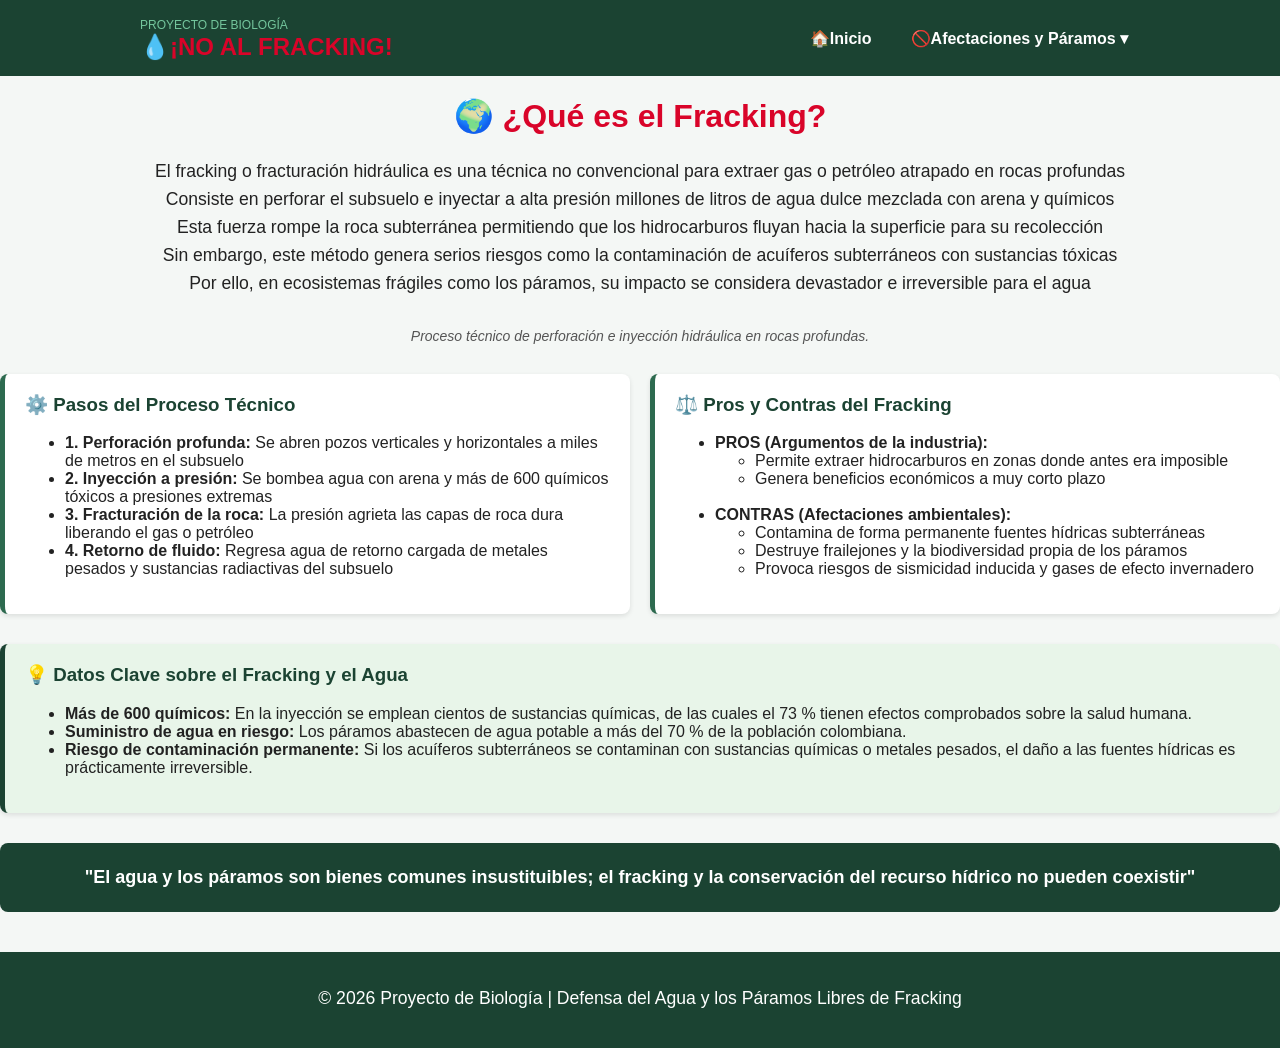
==== fracking.html @ 4d212eb5 "Add files via upload" ====
<!DOCTYPE html>
<html lang="es">
<head>
    <meta charset="UTF-8">
    <meta name="viewport" content="width=device-width, initial-scale=1.0">
    <title>🌍¿Qué es el Fracking?</title>
    <link rel="stylesheet" href="styles.css">
    <link rel="icon" type="image/jpeg" href="icono.jpg">
</head>
<body>

    <!-- ENCABEZADO Y MENÚ DE NAVEGACIÓN -->
    <header class="header">
        <div class="nav-container">
            <div class="logo">
                <span class="sub-title">PROYECTO DE BIOLOGÍA</span>
                <h1>💧¡NO AL FRACKING!</h1>
            </div>
            <nav>
                <ul class="nav-menu">
                    <li><a href="index.html" class="nav-link target="_blank">🏠Inicio</a></li>
                    
                    <!-- Menú Desplegable -->
                    <li class="dropdown">
                        <a href="#" class="dropdown-toggle">🚫Afectaciones y Páramos ▾</a>
                        <ul class="dropdown-menu">


                            <li><a href="fracking.html" target="_blank">🌍 ¿Qué es el Fracking?</a></li>
                            <li><a href="impactos.html" target="_blank">⚠️Impactos Ambientales</a></li>
                            <li><a href="paramos.html" target="_blank">🏔️Importancia de los Páramos</a></li>
                            <li><a href="integrantes.html" target="_blank">👤Integrantes</a></li>
                        </ul>
                    </li>
            </nav>
        </div>
    </header>

    
</body>

<h1>🌍 ¿Qué es el Fracking?</h1>

<p>
        El fracking o fracturación hidráulica es una técnica no convencional para extraer gas o petróleo atrapado en rocas profundas<br>
        Consiste en perforar el subsuelo e inyectar a alta presión millones de litros de agua dulce mezclada con arena y químicos <br>
        Esta fuerza rompe la roca subterránea permitiendo que los hidrocarburos fluyan hacia la superficie para su recolección <br>
        Sin embargo, este método genera serios riesgos como la contaminación de acuíferos subterráneos con sustancias tóxicas  <br>
        Por ello, en ecosistemas frágiles como los páramos, su impacto se considera devastador e irreversible para el agua <br>
    </p>

    <!-- IMAGEN DEL PROCESO -->
    <div class="image-container">
        <img src="" alt="">
        <figcaption>Proceso técnico de perforación e inyección hidráulica en rocas profundas.</figcaption>
    </div>

    <!-- CONTENEDOR DE CUADROS EN PARALELO (PASOS Y PROS/CONTRAS) -->
    <section class="cards-container">
        
        <!-- CUADRO 1: PASOS DEL PROCESO TÉCNICO -->
        <article class="card">
            <h3>⚙️ Pasos del Proceso Técnico</h3>
            <ul>
                <li><strong>1. Perforación profunda:</strong> Se abren pozos verticales y horizontales a miles de metros en el subsuelo</li>
                <li><strong>2. Inyección a presión:</strong> Se bombea agua con arena y más de 600 químicos tóxicos a presiones extremas </li>
                <li><strong>3. Fracturación de la roca:</strong> La presión agrieta las capas de roca dura liberando el gas o petróleo </li>
                <li><strong>4. Retorno de fluido:</strong> Regresa agua de retorno cargada de metales pesados y sustancias radiactivas del subsuelo</li>
            </ul>
        </article>

        <!-- CUADRO 2: PROS Y CONTRAS DEL FRACKING -->
        <article class="card">
            <h3>⚖️ Pros y Contras del Fracking</h3>
            <ul>
                <li><strong>PROS (Argumentos de la industria):</strong>
                    <ul>
                        <li>Permite extraer hidrocarburos en zonas donde antes era imposible </li>
                        <li>Genera beneficios económicos a muy corto plazo</li>
                    </ul>
                </li>
                <br>
                <li><strong>CONTRAS (Afectaciones ambientales):</strong>
                    <ul>
                        <li>Contamina de forma permanente fuentes hídricas subterráneas</li>
                        <li>Destruye frailejones y la biodiversidad propia de los páramos</li>
                        <li>Provoca riesgos de sismicidad inducida y gases de efecto invernadero</li>
                    </ul>
                </li>
            </ul>
        </article>

    </section>

</main>


<!-- SECCIÓN DE DATOS CLAVE -->
<section class="card" style="margin-top: 30px; background-color: #e8f5e9; border-left: 5px solid #1b4332;">
    <h3 style="color: #1b4332;">💡 Datos Clave sobre el Fracking y el Agua</h3>
    <ul>
        <li><strong>Más de 600 químicos:</strong> En la inyección se emplean cientos de sustancias químicas, de las cuales el 73 % tienen efectos comprobados sobre la salud humana.</li>
        <li><strong>Suministro de agua en riesgo:</strong> Los páramos abastecen de agua potable a más del 70 % de la población colombiana.</li>
        <li><strong>Riesgo de contaminación permanente:</strong> Si los acuíferos subterráneos se contaminan con sustancias químicas o metales pesados, el daño a las fuentes hídricas es prácticamente irreversible.</li>
    </ul>
</section>

<!-- MENSAJE DE REFLEXIÓN -->
<div style="background-color: #1b4332; color: white; text-align: center; padding: 20px; border-radius: 8px; margin-top: 30px;">
    <p style="font-size: 18px; margin: 0; font-weight: bold;">
        "El agua y los páramos son bienes comunes insustituibles; el fracking y la conservación del recurso hídrico no pueden coexistir"
    </p>
</div>

<!-- PIE DE PÁGINA -->
    <footer>
        <p>© 2026 Proyecto de Biología | Defensa del Agua y los Páramos Libres de Fracking</p>
    </footer>

</html>
---- styles.css ----
/* ==========================================
   ESTILOS BÁSICOS Y SENCILLOS (styles.css)
   ========================================== */

/* Configuración básica de la página */
body {
    font-family: Arial, sans-serif;
    background-color: #f4f7f5;
    color: #222;
    margin: 0;
    padding: 0;
}

/* Encabezado y Navegación */
.header {
    background-color: #1b4332;
    color: white;
    padding: 15px 20px;
}

.nav-container {
    display: flex;
    justify-content: space-between;
    align-items: center;
    max-width: 1000px;
    margin: 0 auto;
}

.logo h1 {
    margin: 0;
    font-size: 24px;
}

.sub-title {
    font-size: 12px;
    color: #74c69d;
}

/* Menú */
.nav-menu {
    list-style: none;
    display: flex;
    gap: 15px;
    margin: 0;
    padding: 0;
}

.nav-link, .dropdown-toggle {
    color: white;
    text-decoration: none;
    font-weight: bold;
    padding: 8px 12px;
    border-radius: 4px;
}

.nav-link:hover, .nav-link.active {
    background-color: #2d6a4f;
}

/* Menú Desplegable */
.dropdown {
    position: relative;
}

.dropdown-menu {
    display: none;
    position: absolute;
    background-color: #1b4332;
    list-style: none;
    padding: 10px 0;
    margin: 0;
    min-width: 200px;
    border-radius: 4px;
}

.dropdown-menu a {
    color: white;
    text-decoration: none;
    padding: 8px 15px;
    display: block;
}

.dropdown-menu a:hover {
    background-color: #52b788;
    color: #1b4332;
}

.dropdown:hover .dropdown-menu {
    display: block;
}

/* Contenido Principal */
.main-container {
    max-width: 900px;
    margin: 30px auto;
    padding: 0 20px;
}

.main-title {
    color: #1b4332;
    text-align: center;
    margin-bottom: 25px;
}

/* Imagen de Fracking Centrada */
.image-container {
    display: flex;
    flex-direction: column;
    align-items: center;
    justify-content: center;
    margin: 0 auto 30px auto;
    text-align: center;
}

.fracking-image {
    max-width: 80%;
    height: auto;
    max-height: 380px;
    object-fit: cover;
    border-radius: 8px;
    display: block;
    margin: 0 auto;
}

figcaption {
    margin-top: 10px;
    font-size: 14px;
    color: #555;
    font-style: italic;
}

/* Tarjetas Misión y Visión */
.cards-container {
    display: flex;
    gap: 20px;
    margin-bottom: 30px;
}

.card {
    flex: 1;
    background-color: white;
    padding: 20px;
    border-radius: 8px;
    border-left: 5px solid #2d6a4f;
    box-shadow: 0 2px 5px rgba(0,0,0,0.1);
}

.card h3 {
    color: #1b4332;
    margin-top: 0;
}

/* Eslogan */
.slogan-container {
    background-color: #2d6a4f;
    color: white;
    text-align: center;
    padding: 15px;
    border-radius: 8px;
    font-size: 20px;
    font-weight: bold;
}

/* Pie de Página */
footer {
    background-color: #1b4332;
    color: white;
    text-align: center;
    padding: 15px;
    margin-top: 40px;
}

/* Centrar el título h1 y ponerlo en rojo */
h1 {
    text-align: center;
    color: #d90429; /* Rojo intenso */
}
p {
    font-size: 1.1rem;
    line-height: 1.6;
    margin-bottom: 20px;
}

p {
    text-align: center;
}
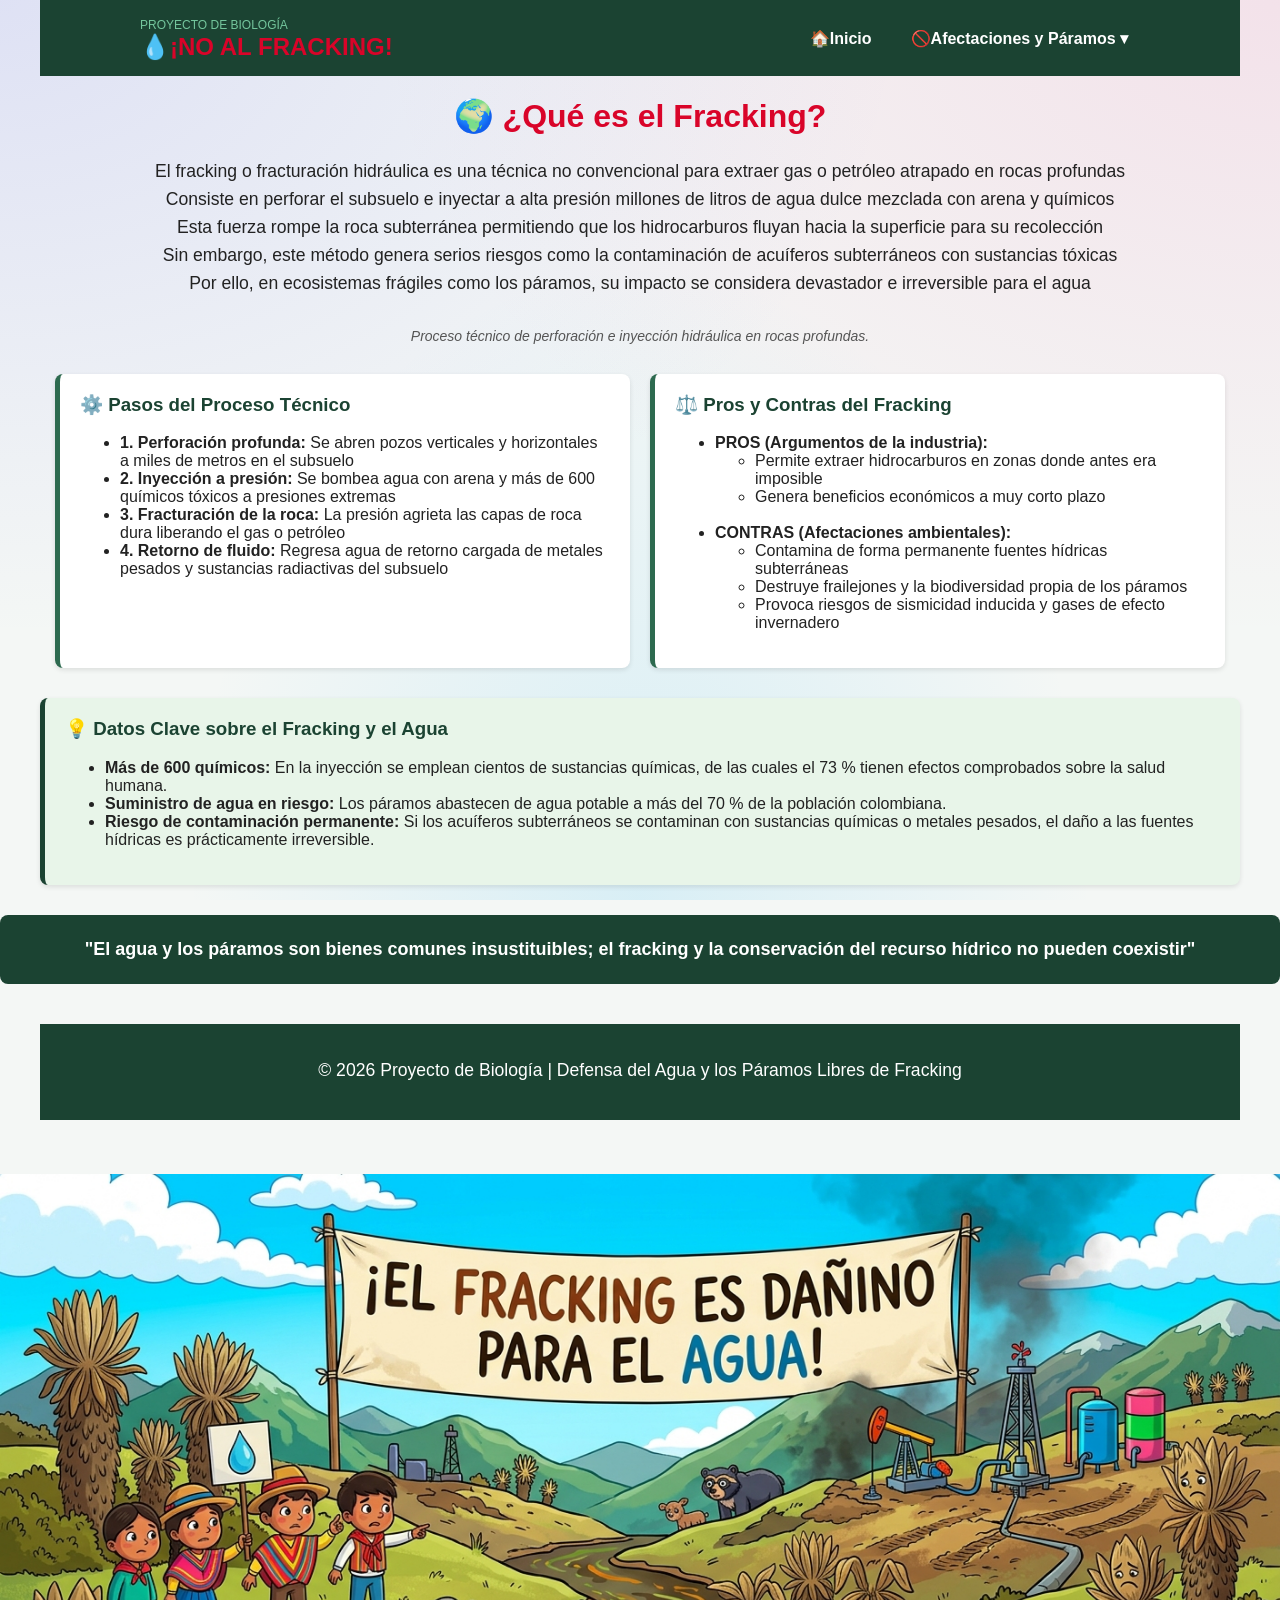
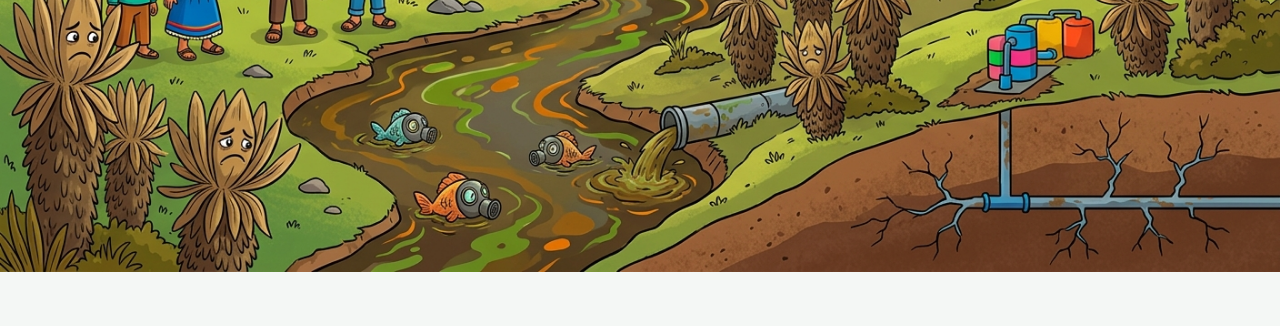
==== commit 1f6e7c5f: "Update fracking.html" ====
--- a/fracking.html
+++ b/fracking.html
@@ -117,4 +117,12 @@
         <p>© 2026 Proyecto de Biología | Defensa del Agua y los Páramos Libres de Fracking</p>
     </footer>
 
-</html>+<br>
+<br> 
+<br>   
+<img src="oso.jpg" alt="oso">
+<br>
+<br>
+<br>
+    
+</html>
--- a/styles.css
+++ b/styles.css
@@ -1,6 +1,17 @@
 /* ==========================================
    ESTILOS BÁSICOS Y SENCILLOS (styles.css)
    ========================================== */
+
+
+body {
+  background-color: #f8fafc;
+  background-image: 
+    radial-gradient(at 0% 0%, rgba(99, 102, 241, 0.15) 0px, transparent 50%),
+    radial-gradient(at 100% 0%, rgba(236, 72, 153, 0.12) 0px, transparent 50%),
+    radial-gradient(at 50% 100%, rgba(56, 189, 248, 0.15) 0px, transparent 50%);
+  background-attachment: fixed;
+  color: #0f172a; /* Texto oscuro de alto contraste */
+}
 
 /* Configuración básica de la página */
 body {
@@ -183,4 +194,151 @@
 
 p {
     text-align: center;
-}+} 
+
+
+
+/* ============================================================
+   AJUSTES GENERALES PARA RESPONSIVIDAD Y CELULARES
+   ============================================================ */
+
+/* Previene que los bordes y rellenos ensanchen la pantalla */
+* {
+  box-sizing: border-box;
+}
+
+/* Evita que aparezca la barra de desplazamiento horizontal */
+html, body {
+  width: 100%;
+  overflow-x: hidden;
+}
+
+/* Hace que todas las imágenes e ilustraciones se adapten al ancho del celular */
+img, iframe, video {
+  max-width: 100%;
+  height: auto;
+  display: block;
+}
+
+/* Ajusta los contenedores principales a pantallas pequeñas */
+.container, .contenedor, main, section, header, footer {
+  width: 100%;
+  max-width: 1200px;
+  margin-left: auto;
+  margin-right: auto;
+  padding-left: 15px;
+  padding-right: 15px;
+}
+
+/* ============================================================
+   REGLAS ESPECÍFICAS PARA CELULARES Y TABLETAS (Pantallas < 768px)
+   ============================================================ */
+@media (max-width: 768px) {
+
+  /* Ajuste de títulos para que no se corten */
+  h1 {
+    font-size: 1.8rem !important;
+    line-height: 1.2;
+  }
+  
+  h2 {
+    font-size: 1.4rem !important;
+    line-height: 1.3;
+  }
+
+  h3 {
+    font-size: 1.2rem !important;
+  }
+
+  /* Convierte menús, tarjetas y columnas de horizontal a vertical */
+  header, nav, ul,
+  .row, .grid, .flex-container,
+  .mision-vision, .cards {
+    flex-direction: column !important;
+    grid-template-columns: 1fr !important;
+    width: 100% !important;
+  }
+
+  /* Ajusta elementos individuales a todo el ancho */
+  .col, .column, .card, .tarjeta {
+    width: 100% !important;
+    margin-bottom: 15px;
+  }
+
+  /* Espaciado interno cómodo para lectura en teléfonos */
+  body {
+    padding: 10px;
+    font-size: 16px;
+  }
+}  
+
+
+
+/* Ajusta y centra imágenes, videos y marcos en pantalla */
+img, iframe, video {
+  max-width: 100%;
+  height: auto;
+  display: block;
+  margin-left: auto;
+  margin-right: auto;
+}
+
+/* Si tus imágenes o videos están dentro de contenedores o párrafos, asegúrate de centrar el contenido */
+figure, p, .video-container, .imagen-container {
+  text-align: center;
+}
+
+
+/* ============================================================
+   1. AJUSTES GLOBALES (Para PC y Celular)
+   ============================================================ */
+
+/* Previene que los bordes o rellenos desarmen el diseño */
+* {
+  box-sizing: border-box;
+}
+
+/* Hace que las imágenes se adapten al contenedor SIN obligarlas a apilarse */
+img, iframe, video {
+  max-width: 100%;
+  height: auto;
+}
+
+/* Centra el contenido dentro de contenedores de imágenes y párrafos */
+figure, p, .centrado {
+  text-align: center;
+}
+
+/* ============================================================
+   2. AJUSTES EXCLUSIVOS PARA CELULARES (Pantallas < 768px)
+   ============================================================ */
+@media screen and (max-width: 768px) {
+
+  /* Evita que la pantalla del celular se mueva hacia los lados */
+  html, body {
+    width: 100%;
+    overflow-x: hidden;
+  }
+
+  /* Ajusta el tamaño de letra de los títulos solo en celulares */
+  h1 {
+    font-size: 1.8rem !important;
+    line-height: 1.2;
+  }
+  
+  h2 {
+    font-size: 1.4rem !important;
+    line-height: 1.3;
+  }
+
+  /* Hace que las columnas se pongan en vertical ÚNICAMENTE en celular */
+  .row, .grid, .flex-container, .cards, .mision-vision {
+    flex-direction: column !important;
+    grid-template-columns: 1fr !important;
+  }
+
+  .col, .column, .card, .tarjeta {
+    width: 100% !important;
+    margin-bottom: 15px;
+  }
+}   
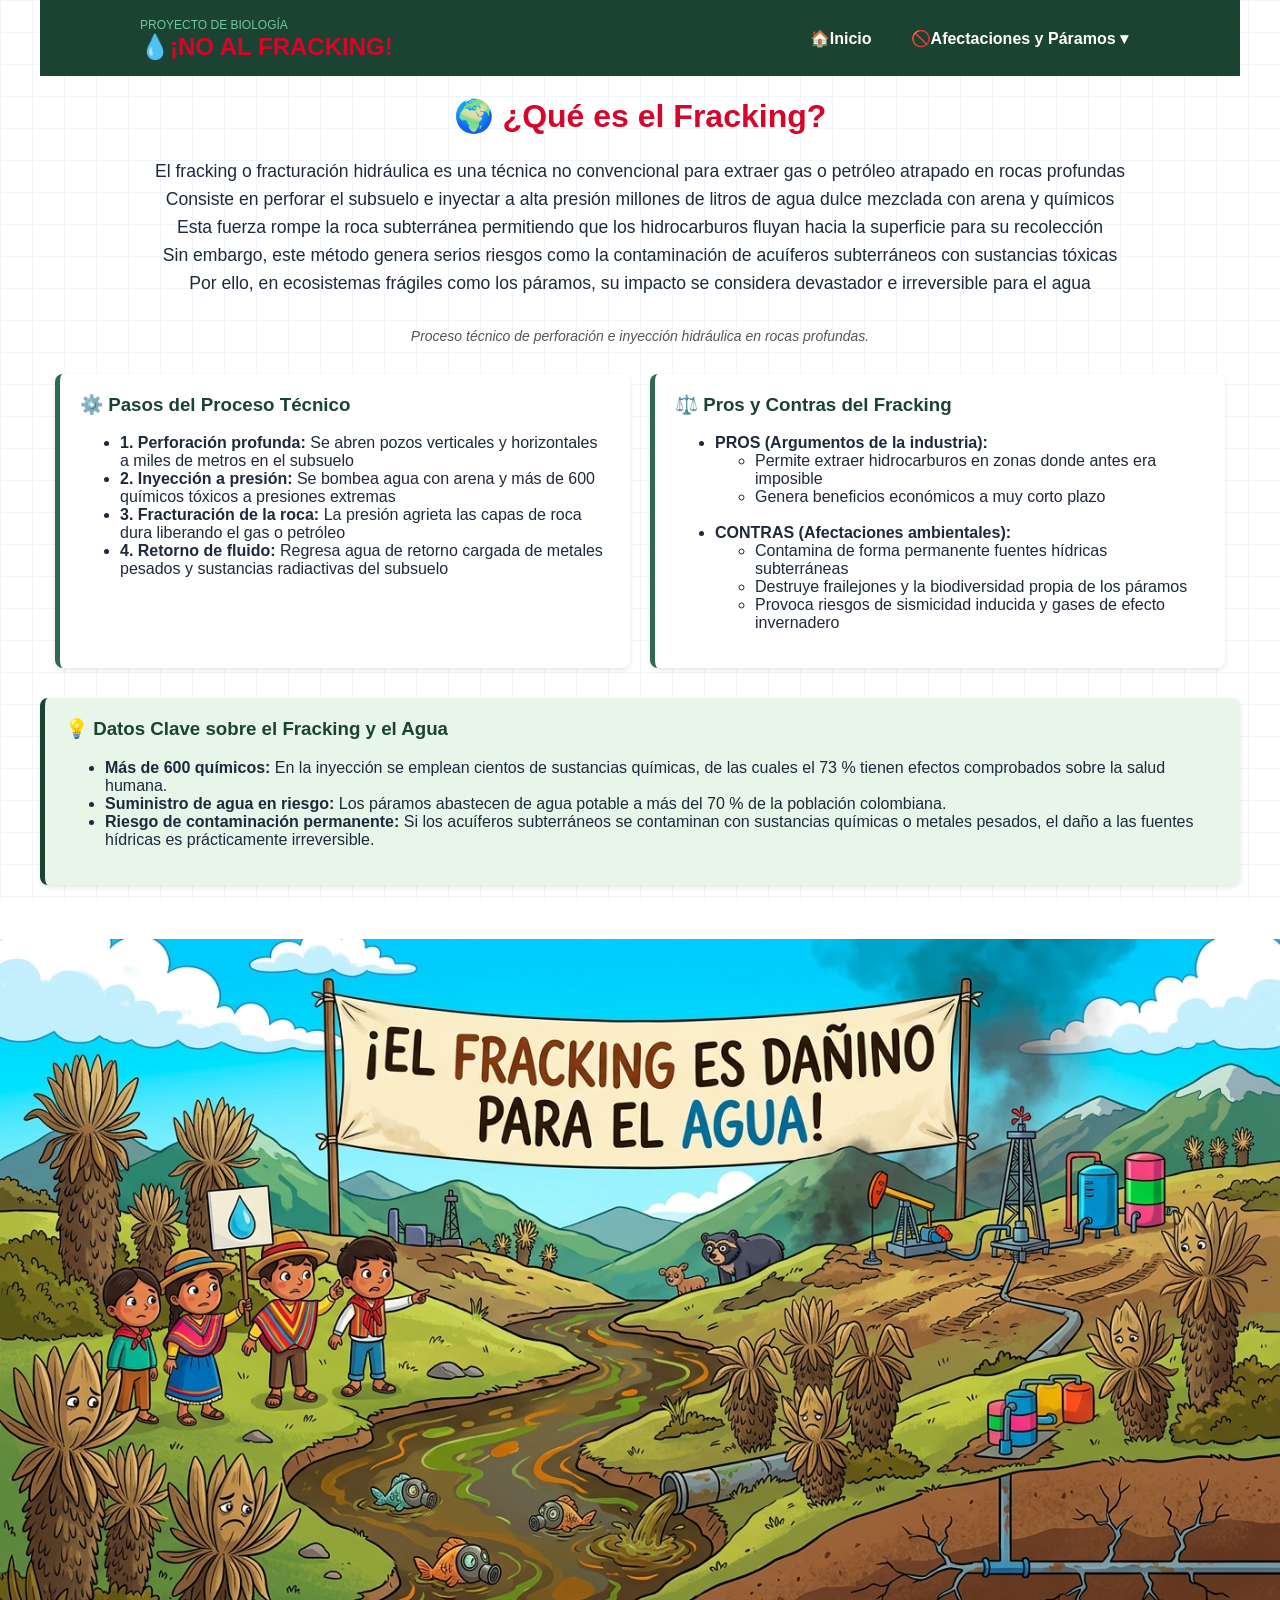
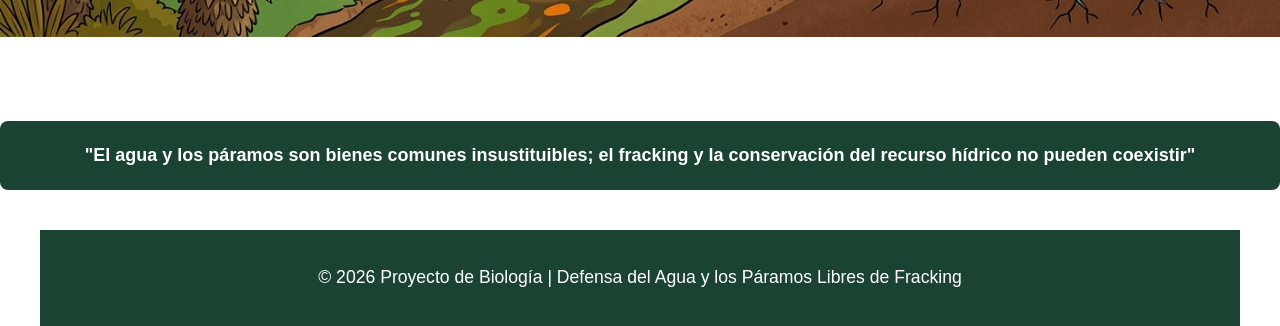
==== commit ac71cf8b: "Update fracking.html" ====
--- a/fracking.html
+++ b/fracking.html
@@ -105,6 +105,17 @@
     </ul>
 </section>
 
+
+
+<br>
+<br> 
+<br>   
+<img src="oso.jpg" alt="oso">
+<br>
+<br>
+<br>
+
+    
 <!-- MENSAJE DE REFLEXIÓN -->
 <div style="background-color: #1b4332; color: white; text-align: center; padding: 20px; border-radius: 8px; margin-top: 30px;">
     <p style="font-size: 18px; margin: 0; font-weight: bold;">
@@ -116,13 +127,5 @@
     <footer>
         <p>© 2026 Proyecto de Biología | Defensa del Agua y los Páramos Libres de Fracking</p>
     </footer>
-
-<br>
-<br> 
-<br>   
-<img src="oso.jpg" alt="oso">
-<br>
-<br>
-<br>
     
 </html>
--- a/styles.css
+++ b/styles.css
@@ -13,6 +13,17 @@
   color: #0f172a; /* Texto oscuro de alto contraste */
 }
 
+
+body {
+  background-color: #0b0f19;
+  background-image: 
+    radial-gradient(circle at 15% 20%, rgba(124, 58, 237, 0.2) 0%, transparent 45%),
+    radial-gradient(circle at 85% 80%, rgba(14, 165, 233, 0.18) 0%, transparent 45%);
+  background-attachment: fixed;
+  color: #f8fafc; /* Texto claro muy legible */
+}
+
+
 /* Configuración básica de la página */
 body {
     font-family: Arial, sans-serif;
@@ -21,6 +32,32 @@
     margin: 0;
     padding: 0;
 }
+
+
+body {
+  background-color: #ffffff;
+  background-image: 
+    linear-gradient(to right, #f1f5f9 1px, transparent 1px),
+    linear-gradient(to bottom, #f1f5f9 1px, transparent 1px);
+  background-size: 32px 32px;
+  color: #1e293b;
+}
+
+
+
+
+
+.tarjeta-texto {
+  background: rgba(255, 255, 255, 0.7); /* O rgba(15, 23, 42, 0.75) si es fondo oscuro */
+  backdrop-filter: blur(12px);
+  -webkit-backdrop-filter: blur(12px);
+  border-radius: 12px;
+  padding: 2rem;
+  border: 1px solid rgba(255, 255, 255, 0.3);
+}
+
+
+
 
 /* Encabezado y Navegación */
 .header {
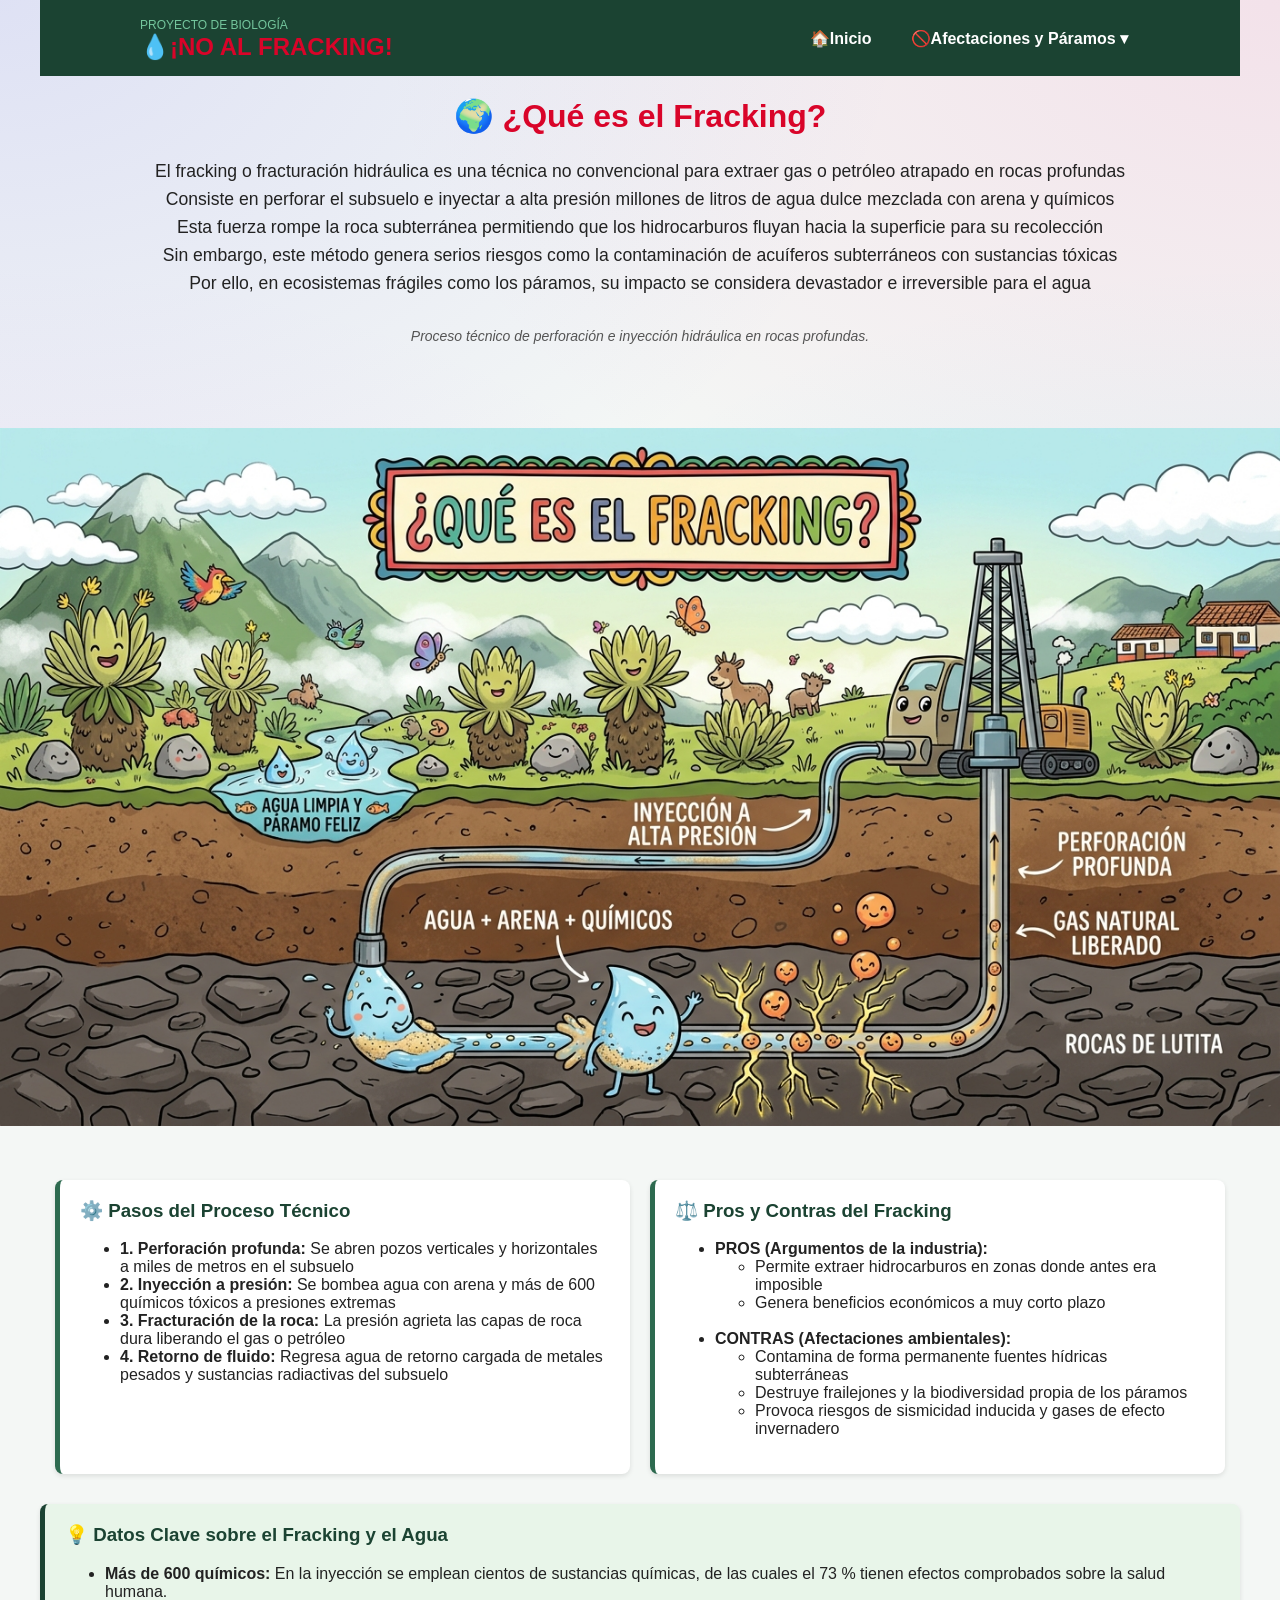
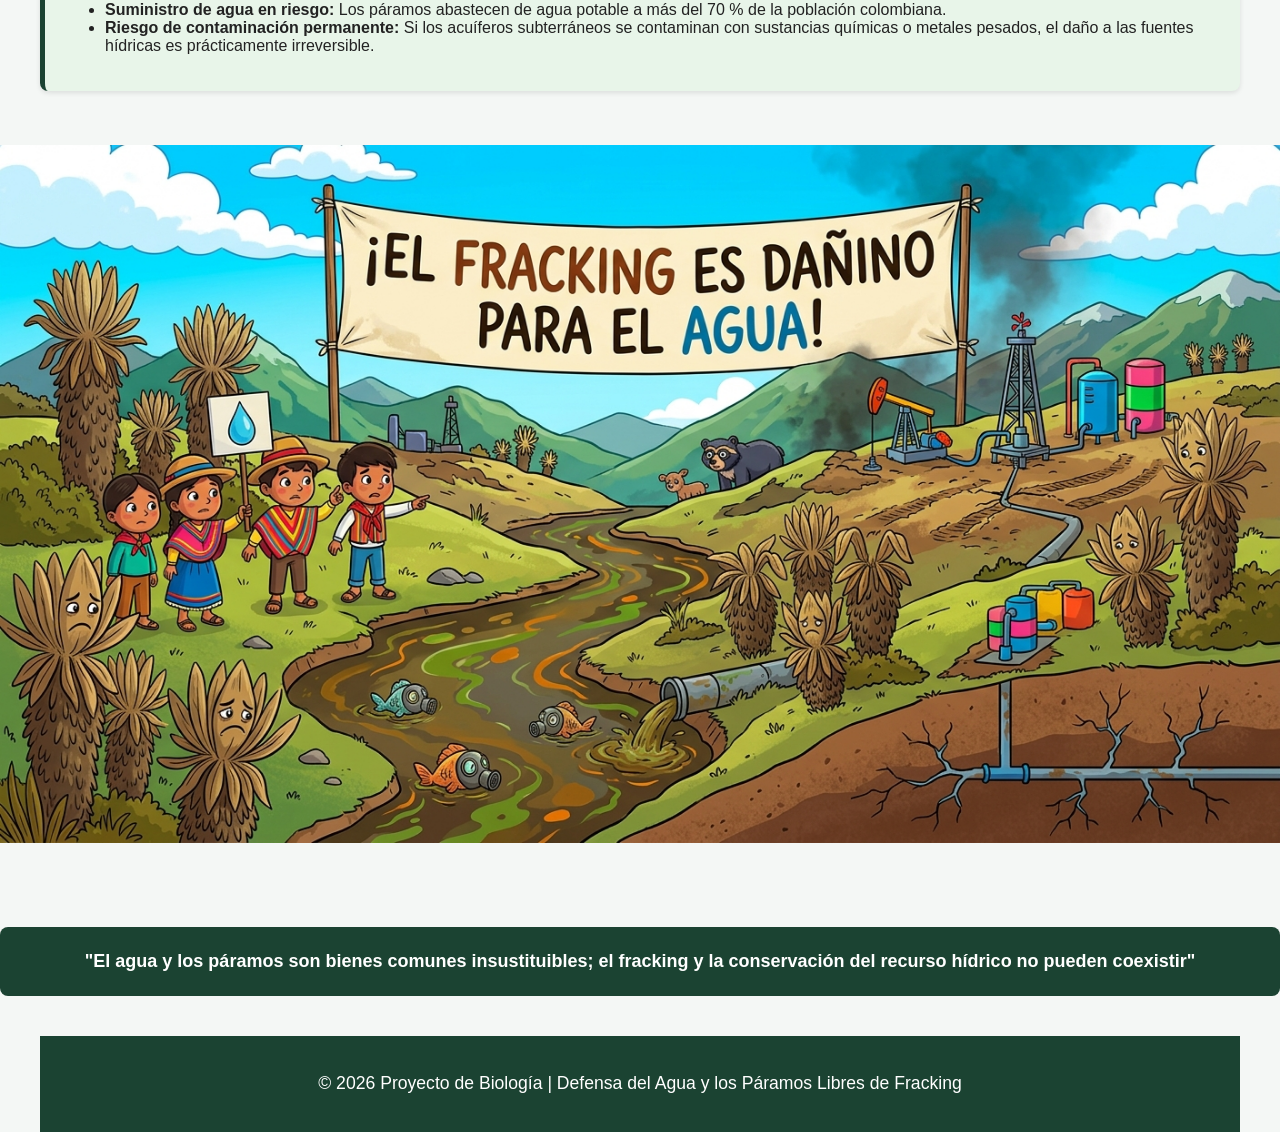
==== commit 28056c10: "Update fracking.html" ====
--- a/fracking.html
+++ b/fracking.html
@@ -54,6 +54,14 @@
         <img src="" alt="">
         <figcaption>Proceso técnico de perforación e inyección hidráulica en rocas profundas.</figcaption>
     </div>
+
+<br>
+<br> 
+<br>   
+<img src="que.jpg" alt="que">
+<br>
+<br>
+<br>
 
     <!-- CONTENEDOR DE CUADROS EN PARALELO (PASOS Y PROS/CONTRAS) -->
     <section class="cards-container">
--- a/styles.css
+++ b/styles.css
@@ -4,23 +4,17 @@
 
 
 body {
+  min-height: 100vh;
+  margin: 0;
   background-color: #f8fafc;
   background-image: 
     radial-gradient(at 0% 0%, rgba(99, 102, 241, 0.15) 0px, transparent 50%),
     radial-gradient(at 100% 0%, rgba(236, 72, 153, 0.12) 0px, transparent 50%),
-    radial-gradient(at 50% 100%, rgba(56, 189, 248, 0.15) 0px, transparent 50%);
+    radial-gradient(at 100% 100%, rgba(56, 189, 248, 0.15) 0px, transparent 50%),
+    radial-gradient(at 0% 100%, rgba(168, 85, 247, 0.12) 0px, transparent 50%);
   background-attachment: fixed;
-  color: #0f172a; /* Texto oscuro de alto contraste */
-}
-
-
-body {
-  background-color: #0b0f19;
-  background-image: 
-    radial-gradient(circle at 15% 20%, rgba(124, 58, 237, 0.2) 0%, transparent 45%),
-    radial-gradient(circle at 85% 80%, rgba(14, 165, 233, 0.18) 0%, transparent 45%);
-  background-attachment: fixed;
-  color: #f8fafc; /* Texto claro muy legible */
+  color: #0f172a;
+  font-family: system-ui, -apple-system, sans-serif;
 }
 
 
@@ -32,32 +26,6 @@
     margin: 0;
     padding: 0;
 }
-
-
-body {
-  background-color: #ffffff;
-  background-image: 
-    linear-gradient(to right, #f1f5f9 1px, transparent 1px),
-    linear-gradient(to bottom, #f1f5f9 1px, transparent 1px);
-  background-size: 32px 32px;
-  color: #1e293b;
-}
-
-
-
-
-
-.tarjeta-texto {
-  background: rgba(255, 255, 255, 0.7); /* O rgba(15, 23, 42, 0.75) si es fondo oscuro */
-  backdrop-filter: blur(12px);
-  -webkit-backdrop-filter: blur(12px);
-  border-radius: 12px;
-  padding: 2rem;
-  border: 1px solid rgba(255, 255, 255, 0.3);
-}
-
-
-
 
 /* Encabezado y Navegación */
 .header {
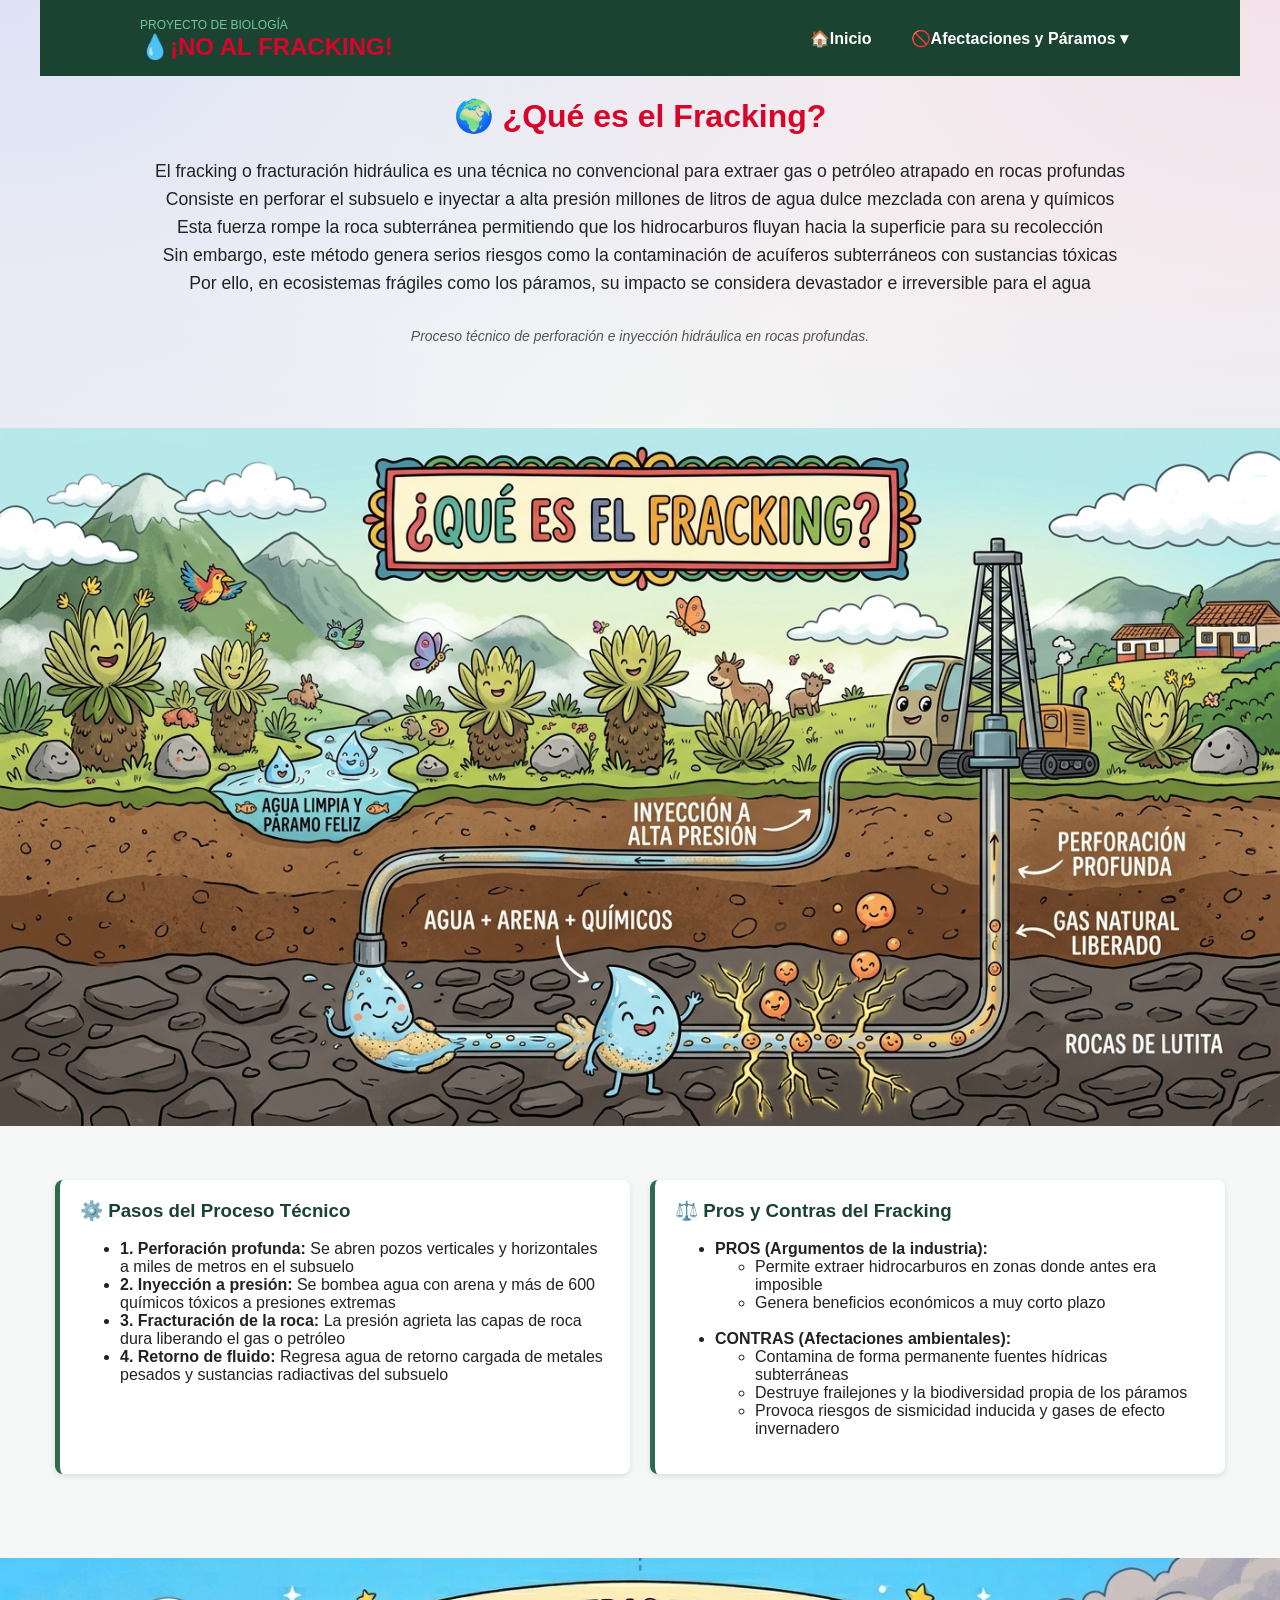
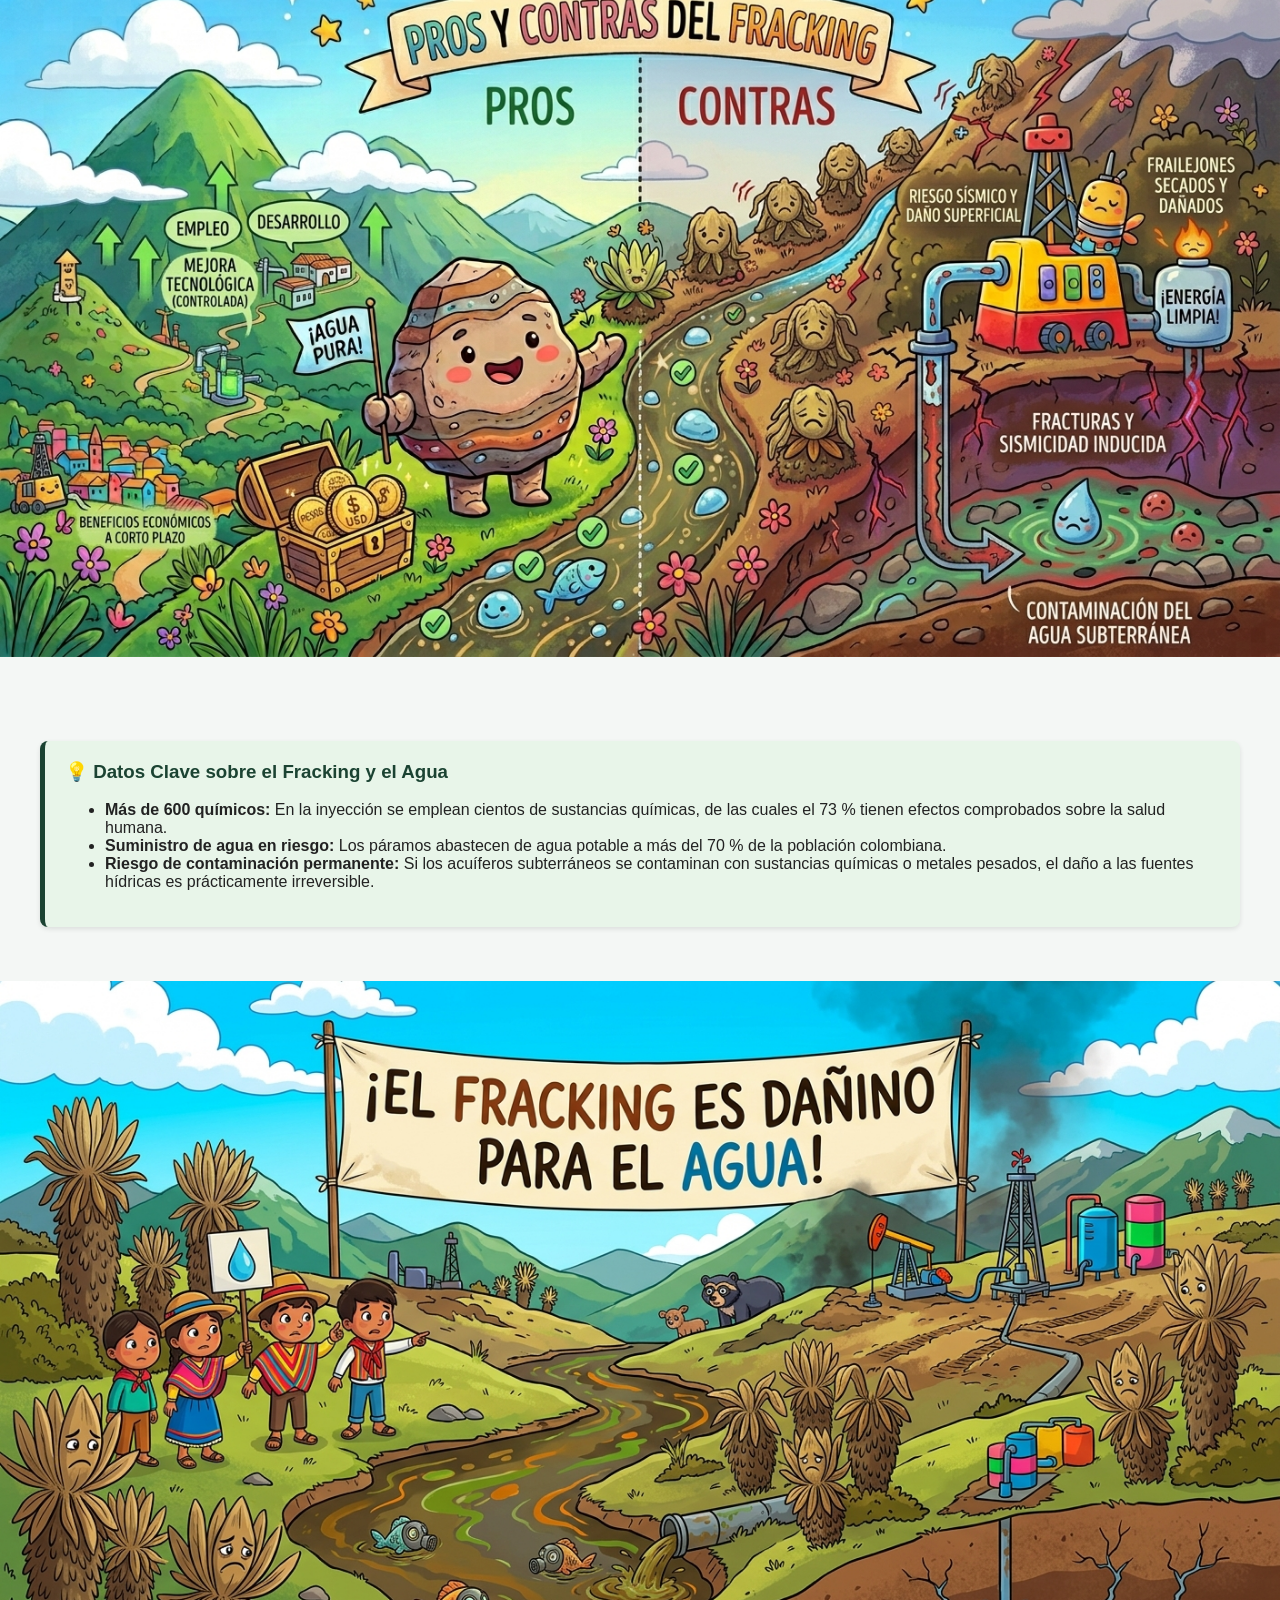
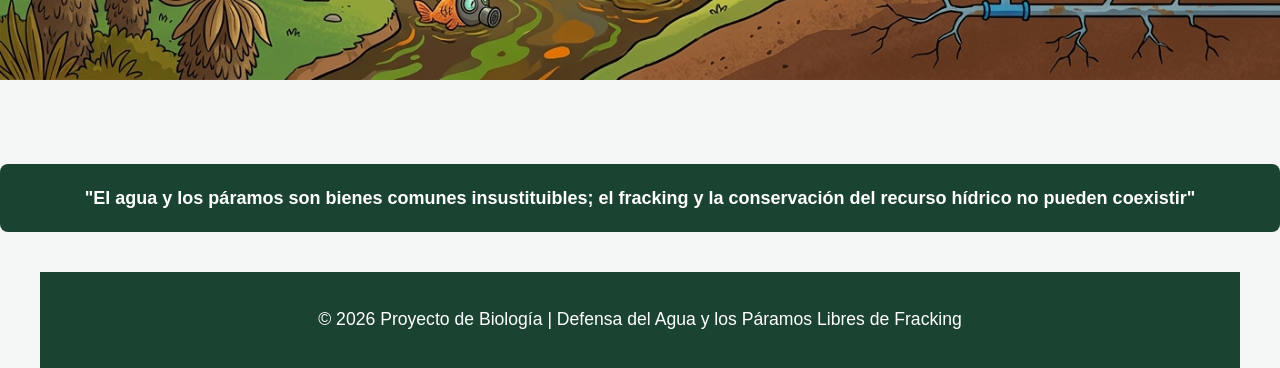
==== commit aab19f73: "Update fracking.html" ====
--- a/fracking.html
+++ b/fracking.html
@@ -103,6 +103,16 @@
 </main>
 
 
+<br>
+<br> 
+<br>   
+<img src="mad.jpg" alt="mad">
+<br>
+<br>
+<br>
+
+
+    
 <!-- SECCIÓN DE DATOS CLAVE -->
 <section class="card" style="margin-top: 30px; background-color: #e8f5e9; border-left: 5px solid #1b4332;">
     <h3 style="color: #1b4332;">💡 Datos Clave sobre el Fracking y el Agua</h3>
